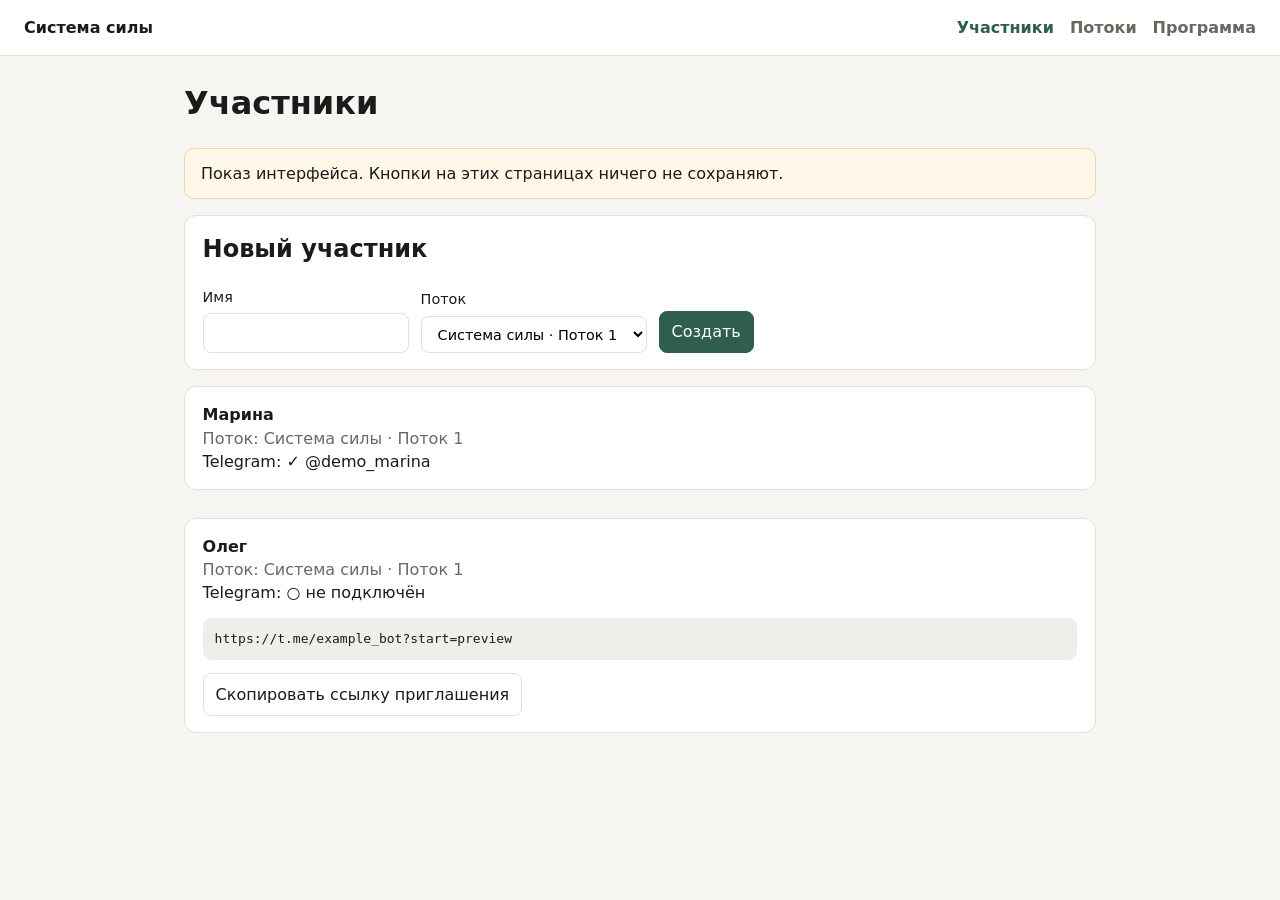
==== index.html @ 414e0f51 "Show the trainer dashboard as a static GitHub Pages site." ====
<!doctype html>
<html lang="ru">
<head>
  <meta charset="utf-8">
  <meta name="viewport" content="width=device-width, initial-scale=1">
  <title>Участники — Система силы</title>
  <link rel="stylesheet" href="style.css">
</head>
<body>
  <header class="top">
    <div class="brand">Система силы</div>
    <nav>
      <a class="active" href="index.html">Участники</a>
      <a href="streams.html">Потоки</a>
      <a href="program.html">Программа</a>
    </nav>
  </header>
  <main class="wrap">
    <h1>Участники</h1>
    <p class="notice">Показ интерфейса. Кнопки на этих страницах ничего не сохраняют.</p>

    <div class="card">
      <h2>Новый участник</h2>
      <form class="row" action="#" onsubmit="return false">
        <label>Имя
          <input name="name" required>
        </label>
        <label>Поток
          <select name="stream_id" required>
            <option>Система силы · Поток 1</option>
          </select>
        </label>
        <button type="submit">Создать</button>
      </form>
    </div>

    <div class="list">
      <div class="card">
        <div class="item-title">Марина</div>
        <div class="muted">Поток: Система силы · Поток 1</div>
        <div>Telegram: ✓ @demo_marina</div>
      </div>
      <div class="card">
        <div class="item-title">Олег</div>
        <div class="muted">Поток: Система силы · Поток 1</div>
        <div>Telegram: ○ не подключён</div>
        <pre class="copy" id="invite-oleg">https://t.me/example_bot?start=preview</pre>
        <button type="button" class="secondary" onclick="copyText(document.getElementById('invite-oleg').innerText)">Скопировать ссылку приглашения</button>
      </div>
    </div>
  </main>
  <script>
    function copyText(value) {
      navigator.clipboard.writeText(value);
    }
  </script>
</body>
</html>
---- style.css ----
:root {
  --bg: #f6f5f2;
  --card: #ffffff;
  --ink: #1c1b19;
  --muted: #6b6760;
  --line: #e4e0d8;
  --accent: #2f5d50;
  --accent-ink: #ffffff;
}
* { box-sizing: border-box; }
body {
  margin: 0;
  font-family: "Segoe UI", system-ui, sans-serif;
  background: var(--bg);
  color: var(--ink);
  line-height: 1.45;
}
.top {
  display: flex;
  align-items: center;
  justify-content: space-between;
  gap: 1rem;
  padding: 1rem 1.5rem;
  background: var(--card);
  border-bottom: 1px solid var(--line);
}
.brand { font-weight: 700; }
nav { display: flex; gap: 1rem; }
nav a {
  color: var(--muted);
  text-decoration: none;
  font-weight: 600;
}
nav a.active, nav a:hover { color: var(--accent); }
.wrap {
  max-width: 960px;
  margin: 0 auto;
  padding: 1.5rem;
}
.card {
  background: var(--card);
  border: 1px solid var(--line);
  border-radius: 12px;
  padding: 1rem 1.1rem;
  margin-bottom: 1rem;
}
h1, h2, h3 { margin-top: 0; }
.muted { color: var(--muted); }
.row {
  display: flex;
  gap: .75rem;
  flex-wrap: wrap;
  align-items: end;
}
label { display: grid; gap: .35rem; font-size: .9rem; }
input, select, button, .btn {
  font: inherit;
  padding: .55rem .75rem;
  border-radius: 8px;
  border: 1px solid var(--line);
  background: #fff;
}
button, .btn {
  background: var(--accent);
  color: var(--accent-ink);
  border-color: var(--accent);
  cursor: pointer;
  text-decoration: none;
  display: inline-block;
}
button.secondary, .btn.secondary {
  background: #fff;
  color: var(--ink);
  border-color: var(--line);
}
button.danger {
  background: #8b3a3a;
  border-color: #8b3a3a;
}
.list { display: grid; gap: .75rem; }
.item-title { font-weight: 650; }
.stack { display: grid; gap: .75rem; }
.inline-form { display: inline; }
.actions { display: flex; gap: .4rem; flex-wrap: wrap; align-items: center; }
.block {
  border: 1px solid var(--line);
  border-radius: 10px;
  padding: .9rem;
  margin-bottom: .8rem;
}
.exercise {
  display: flex;
  justify-content: space-between;
  gap: .5rem;
  padding: .35rem 0;
  border-top: 1px dashed var(--line);
}
.notice {
  background: #fff8e8;
  border: 1px solid #f0d9a8;
  border-radius: 10px;
  padding: .8rem 1rem;
  margin-bottom: 1rem;
}
pre.copy {
  background: #f0eeea;
  padding: .75rem;
  border-radius: 8px;
  overflow: auto;
}
table { width: 100%; border-collapse: collapse; }
td, th {
  text-align: left;
  padding: .55rem .35rem;
  border-bottom: 1px solid var(--line);
}
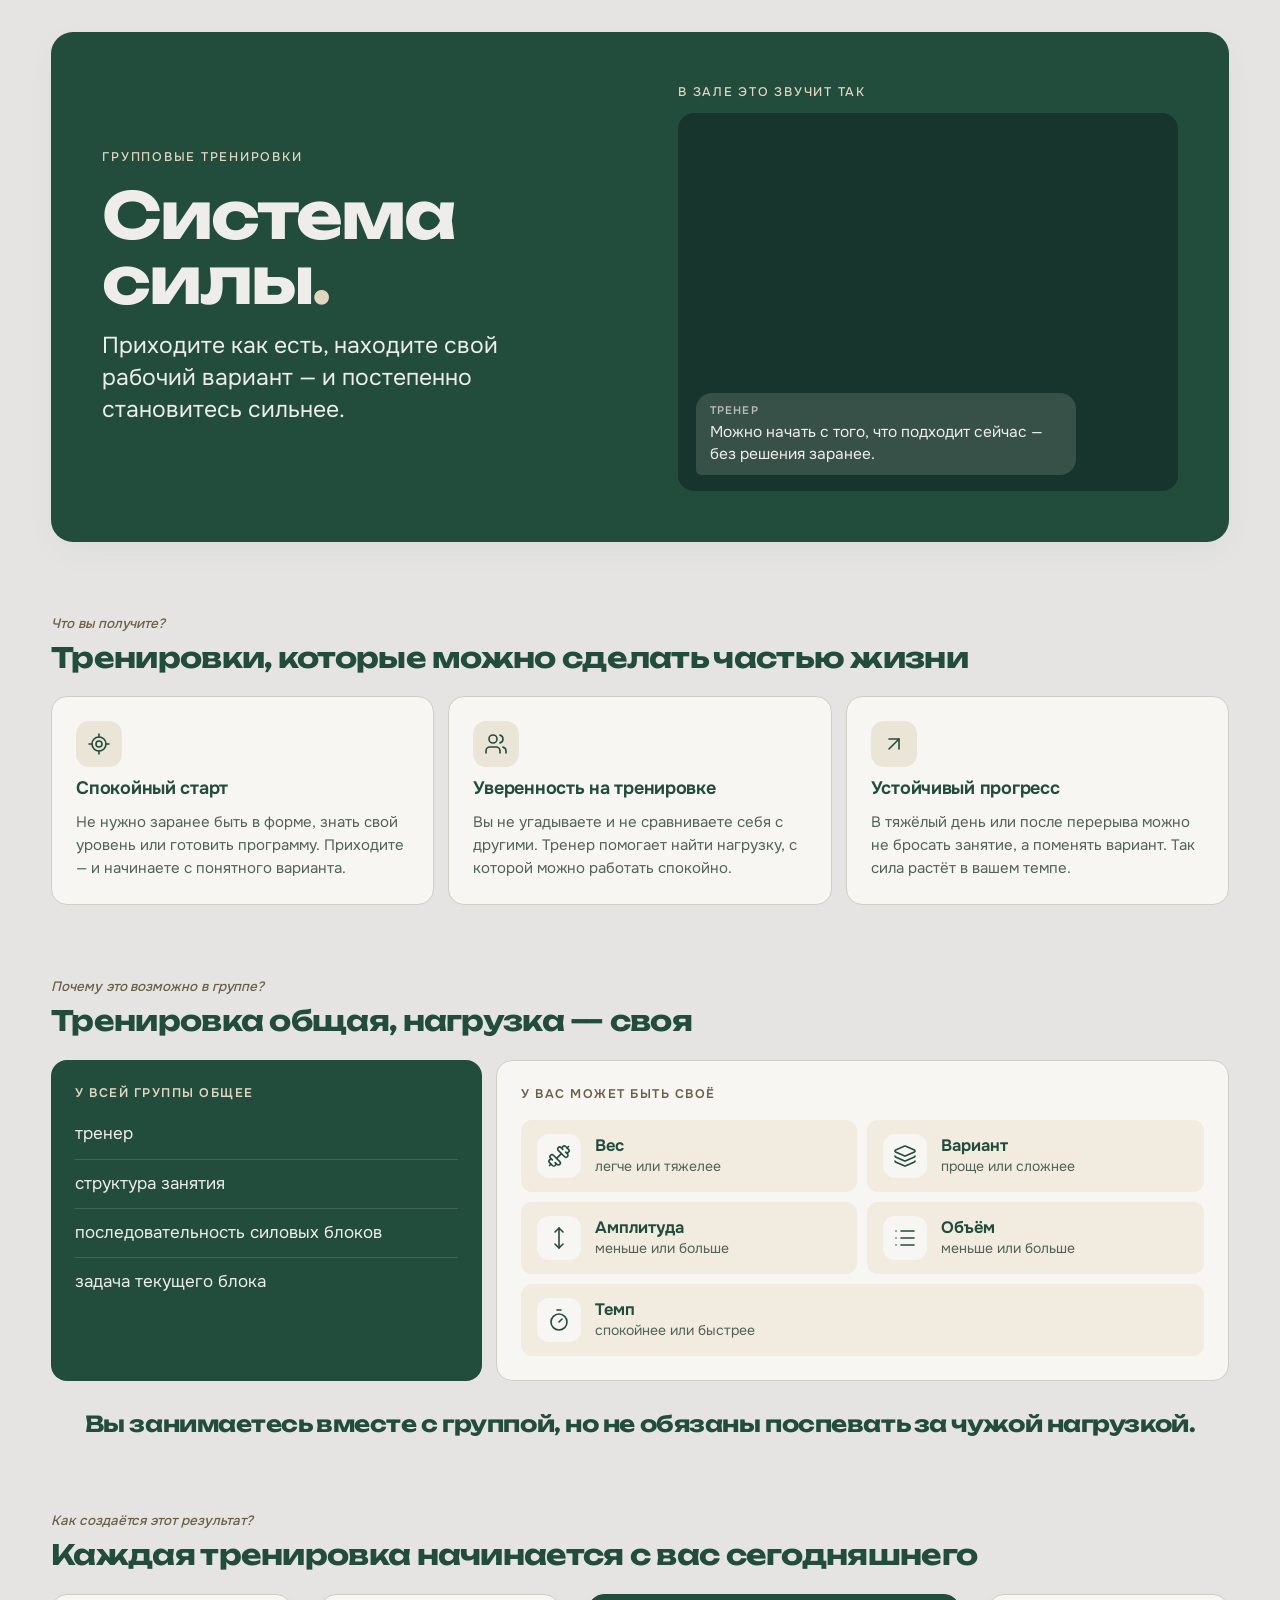
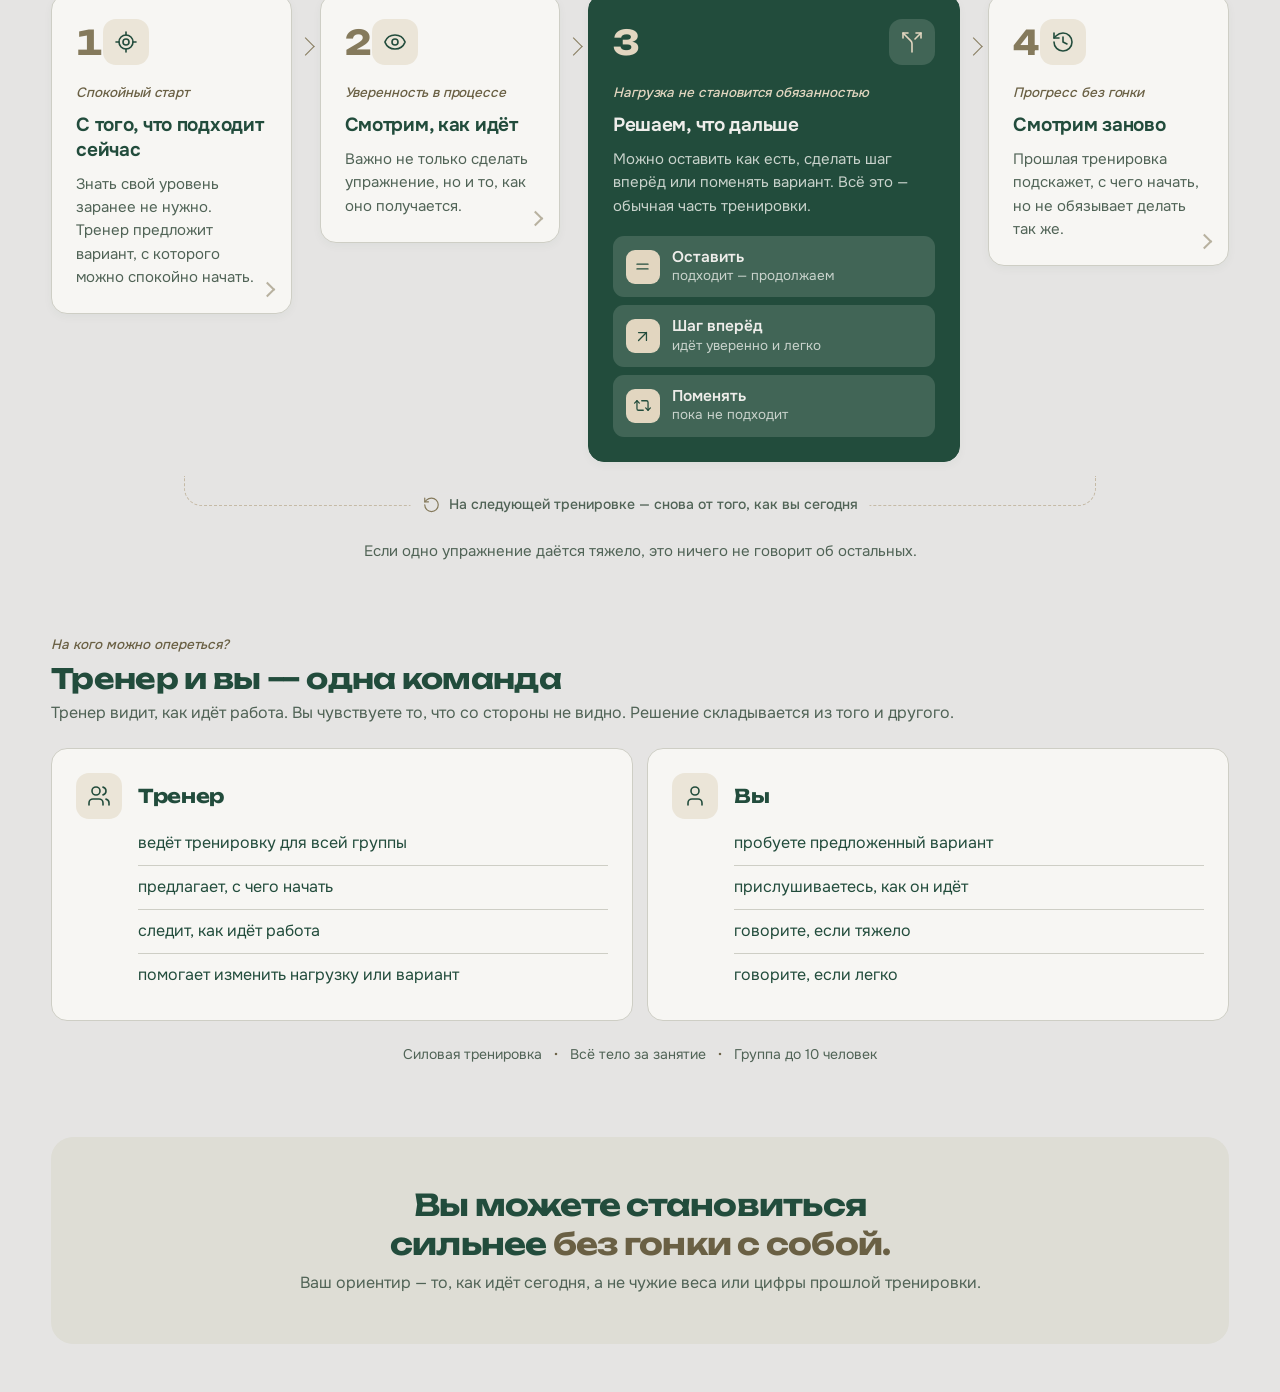
==== commit b1f7e1da: "Replace the admin mock with the Sistema Sily presentation." ====
--- a/index.html
+++ b/index.html
@@ -1,58 +1,185 @@
 <!doctype html>
 <html lang="ru">
 <head>
-  <meta charset="utf-8">
-  <meta name="viewport" content="width=device-width, initial-scale=1">
-  <title>Участники — Система силы</title>
-  <link rel="stylesheet" href="style.css">
+<meta charset="utf-8">
+<meta name="viewport" content="width=device-width,initial-scale=1">
+<meta name="theme-color" content="#224C3C">
+<title>Система силы — тренировки, к которым хочется возвращаться</title>
+<meta name="description" content="Силовая тренировка на всё тело в группе до 10 человек: общая структура, свой рабочий вариант и нагрузка по тому, как идёт сегодня.">
+<meta property="og:title" content="Система силы">
+<meta property="og:description" content="Силовая тренировка на всё тело в группе до 10 человек — с нагрузкой, которую можно подстроить по ходу.">
+<meta property="og:type" content="website">
+<link rel="icon" href="data:image/svg+xml,%3Csvg xmlns='http://www.w3.org/2000/svg' viewBox='0 0 32 32'%3E%3Crect width='32' height='32' rx='8' fill='%23224C3C'/%3E%3Ccircle cx='23' cy='23' r='4' fill='%23E2D6C0'/%3E%3C/svg%3E">
+<link rel="preconnect" href="https://fonts.googleapis.com">
+<link rel="preconnect" href="https://fonts.gstatic.com" crossorigin>
+<link rel="stylesheet" href="https://fonts.googleapis.com/css2?family=Onest:wght@400;500;600;700&family=Unbounded:wght@500;700&display=swap">
+<link rel="stylesheet" href="style.css">
 </head>
 <body>
-  <header class="top">
-    <div class="brand">Система силы</div>
-    <nav>
-      <a class="active" href="index.html">Участники</a>
-      <a href="streams.html">Потоки</a>
-      <a href="program.html">Программа</a>
-    </nav>
-  </header>
-  <main class="wrap">
-    <h1>Участники</h1>
-    <p class="notice">Показ интерфейса. Кнопки на этих страницах ничего не сохраняют.</p>
+<main class="page">
 
-    <div class="card">
-      <h2>Новый участник</h2>
-      <form class="row" action="#" onsubmit="return false">
-        <label>Имя
-          <input name="name" required>
-        </label>
-        <label>Поток
-          <select name="stream_id" required>
-            <option>Система силы · Поток 1</option>
-          </select>
-        </label>
-        <button type="submit">Создать</button>
-      </form>
+<!-- 1. Что это -->
+<header class="hero">
+  <div class="hero-copy">
+    <span class="eyebrow">Групповые тренировки</span>
+    <h1>Система силы<span class="dot">.</span></h1>
+    <p class="promise">Приходите как есть, находите свой рабочий вариант — и постепенно становитесь сильнее.</p>
+  </div>
+  <figure class="chat-wrap" aria-label="Короткий разговор с тренером">
+    <span class="chat-kicker">В зале это звучит так</span>
+    <div class="bot-panel">
+      <div class="bot-messages" id="scenario-chat" role="log" aria-live="polite" aria-label="Разговор с тренером"></div>
     </div>
+  </figure>
+</header>
 
-    <div class="list">
-      <div class="card">
-        <div class="item-title">Марина</div>
-        <div class="muted">Поток: Система силы · Поток 1</div>
-        <div>Telegram: ✓ @demo_marina</div>
+<!-- 2. Результат для человека -->
+<section class="block" aria-labelledby="why-title">
+  <div class="head">
+    <span class="q">Что вы получите?</span>
+    <h2 id="why-title">Тренировки, которые можно сделать частью жизни</h2>
+  </div>
+  <ul class="why">
+    <li><span class="why-icon" data-icon="locate"></span><b>Спокойный старт</b><p>Не нужно заранее быть в форме, знать свой уровень или готовить программу. Приходите — и начинаете с понятного варианта.</p></li>
+    <li><span class="why-icon" data-icon="users"></span><b>Уверенность на тренировке</b><p>Вы не угадываете и не сравниваете себя с другими. Тренер помогает найти нагрузку, с которой можно работать спокойно.</p></li>
+    <li><span class="why-icon" data-icon="up"></span><b>Устойчивый прогресс</b><p>В тяжёлый день или после перерыва можно не бросать занятие, а поменять вариант. Так сила растёт в вашем темпе.</p></li>
+  </ul>
+
+</section>
+
+<!-- 3. Как одна тренировка подходит разным людям -->
+<section class="block" id="layers" aria-labelledby="layers-title">
+  <div class="head">
+    <span class="q">Почему это возможно в группе?</span>
+    <h2 id="layers-title">Тренировка общая, нагрузка — своя</h2>
+  </div>
+  <div class="layers">
+    <div class="layer layer-common">
+      <span class="layer-tag">У всей группы общее</span>
+      <ul class="common-list">
+        <li>тренер</li>
+        <li>структура занятия</li>
+        <li>последовательность силовых блоков</li>
+        <li>задача текущего блока</li>
+      </ul>
+    </div>
+    <div class="layer layer-own">
+      <span class="layer-tag">У вас может быть своё</span>
+      <ul class="levers">
+        <li><span class="l-icon" data-icon="weight"></span><b>Вес</b><small>легче или тяжелее</small></li>
+        <li><span class="l-icon" data-icon="variant"></span><b>Вариант</b><small>проще или сложнее</small></li>
+        <li><span class="l-icon" data-icon="amplitude"></span><b>Амплитуда</b><small>меньше или больше</small></li>
+        <li><span class="l-icon" data-icon="volume"></span><b>Объём</b><small>меньше или больше</small></li>
+        <li><span class="l-icon" data-icon="tempo"></span><b>Темп</b><small>спокойнее или быстрее</small></li>
+      </ul>
+    </div>
+  </div>
+  <p class="thesis">Вы занимаетесь вместе с группой, но не обязаны поспевать за чужой нагрузкой.</p>
+</section>
+
+<!-- 4. Цикл -->
+<section class="block" aria-labelledby="cycle-title">
+  <div class="head">
+    <span class="q">Как создаётся этот результат?</span>
+    <h2 id="cycle-title">Каждая тренировка начинается с вас сегодняшнего</h2>
+  </div>
+
+  <ol class="cycle">
+    <li class="phase">
+      <button class="phase-card" type="button" data-topic="point" aria-haspopup="dialog">
+        <span class="phase-top"><span class="num">1</span><span class="phase-icon" data-icon="locate"></span></span>
+        <span class="q">Спокойный старт</span>
+        <span class="phase-title">С того, что подходит сейчас</span>
+        <span class="phase-short">Знать свой уровень заранее не нужно. Тренер предложит вариант, с которого можно спокойно начать.</span>
+      </button>
+    </li>
+    <li class="phase">
+      <button class="phase-card" type="button" data-topic="watch" aria-haspopup="dialog">
+        <span class="phase-top"><span class="num">2</span><span class="phase-icon" data-icon="eye"></span></span>
+        <span class="q">Уверенность в процессе</span>
+        <span class="phase-title">Смотрим, как идёт</span>
+        <span class="phase-short">Важно не только сделать упражнение, но и то, как оно получается.</span>
+      </button>
+    </li>
+    <li class="phase phase-decide">
+      <div class="decide">
+        <span class="phase-top"><span class="num">3</span><span class="phase-icon" data-icon="split"></span></span>
+        <span class="q">Нагрузка не становится обязанностью</span>
+        <span class="phase-title">Решаем, что дальше</span>
+        <span class="phase-short">Можно оставить как есть, сделать шаг вперёд или поменять вариант. Всё это — обычная часть тренировки.</span>
+        <div class="branches" role="group" aria-label="Три решения">
+          <button class="branch" type="button" data-topic="keep" aria-haspopup="dialog"><span class="b-icon" data-icon="equal"></span><span><b>Оставить</b><small>подходит — продолжаем</small></span></button>
+          <button class="branch" type="button" data-topic="advance" aria-haspopup="dialog"><span class="b-icon" data-icon="up"></span><span><b>Шаг вперёд</b><small>идёт уверенно и легко</small></span></button>
+          <button class="branch" type="button" data-topic="shift" aria-haspopup="dialog"><span class="b-icon" data-icon="swap"></span><span><b>Поменять</b><small>пока не подходит</small></span></button>
+        </div>
       </div>
-      <div class="card">
-        <div class="item-title">Олег</div>
-        <div class="muted">Поток: Система силы · Поток 1</div>
-        <div>Telegram: ○ не подключён</div>
-        <pre class="copy" id="invite-oleg">https://t.me/example_bot?start=preview</pre>
-        <button type="button" class="secondary" onclick="copyText(document.getElementById('invite-oleg').innerText)">Скопировать ссылку приглашения</button>
-      </div>
+    </li>
+    <li class="phase">
+      <button class="phase-card" type="button" data-topic="again" aria-haspopup="dialog">
+        <span class="phase-top"><span class="num">4</span><span class="phase-icon" data-icon="history"></span></span>
+        <span class="q">Прогресс без гонки</span>
+        <span class="phase-title">Смотрим заново</span>
+        <span class="phase-short">Прошлая тренировка подскажет, с чего начать, но не обязывает делать так же.</span>
+      </button>
+    </li>
+  </ol>
+  <p class="return"><span class="r-label"><span data-icon="rotate"></span>На следующей тренировке — снова от того, как вы сегодня</span></p>
+  <p class="note">Если одно упражнение даётся тяжело, это ничего не говорит об остальных.</p>
+</section>
+
+<!-- 6. Роли -->
+<section class="block" aria-labelledby="roles-title">
+  <div class="head">
+    <span class="q">На кого можно опереться?</span>
+    <h2 id="roles-title">Тренер и вы — одна команда</h2>
+    <p>Тренер видит, как идёт работа. Вы чувствуете то, что со стороны не видно. Решение складывается из того и другого.</p>
+  </div>
+  <div class="roles">
+    <div class="role">
+      <span class="role-icon" data-icon="users"></span>
+      <h3>Тренер</h3>
+      <ul>
+        <li>ведёт тренировку для всей группы</li>
+        <li>предлагает, с чего начать</li>
+        <li>следит, как идёт работа</li>
+        <li>помогает изменить нагрузку или вариант</li>
+      </ul>
     </div>
-  </main>
-  <script>
-    function copyText(value) {
-      navigator.clipboard.writeText(value);
-    }
-  </script>
+    <div class="role">
+      <span class="role-icon" data-icon="user"></span>
+      <h3>Вы</h3>
+      <ul>
+        <li>пробуете предложенный вариант</li>
+        <li>прислушиваетесь, как он идёт</li>
+        <li>говорите, если тяжело</li>
+        <li>говорите, если легко</li>
+      </ul>
+    </div>
+  </div>
+  <aside class="format-meta" aria-label="Формат тренировки">
+    <span>Силовая тренировка</span>
+    <span>Всё тело за занятие</span>
+    <span>Группа до 10 человек</span>
+  </aside>
+</section>
+
+<footer class="closing">
+  <p class="closing-main">Вы можете становиться сильнее <span>без гонки с собой.</span></p>
+  <p class="closing-sub">Ваш ориентир — то, как идёт сегодня, а не чужие веса или цифры прошлой тренировки.</p>
+</footer>
+</main>
+
+<dialog id="detail" aria-labelledby="detail-title">
+  <div class="d-inner">
+    <header class="d-head">
+      <span class="d-icon" id="detail-icon" aria-hidden="true"></span>
+      <div class="d-id"><span id="detail-kicker"></span><h2 id="detail-title"></h2></div>
+      <button class="close" id="close" type="button" aria-label="Закрыть"></button>
+    </header>
+    <div class="d-body" id="detail-body"></div>
+  </div>
+</dialog>
+<noscript><p class="noscript">Подробности к шагам открываются с включённым JavaScript.</p></noscript>
+<script src="app.js"></script>
 </body>
 </html>
--- a/style.css
+++ b/style.css
@@ -1,116 +1,239 @@
-:root {
-  --bg: #f6f5f2;
-  --card: #ffffff;
-  --ink: #1c1b19;
-  --muted: #6b6760;
-  --line: #e4e0d8;
-  --accent: #2f5d50;
-  --accent-ink: #ffffff;
-}
-* { box-sizing: border-box; }
-body {
-  margin: 0;
-  font-family: "Segoe UI", system-ui, sans-serif;
-  background: var(--bg);
-  color: var(--ink);
-  line-height: 1.45;
-}
-.top {
-  display: flex;
-  align-items: center;
-  justify-content: space-between;
-  gap: 1rem;
-  padding: 1rem 1.5rem;
-  background: var(--card);
-  border-bottom: 1px solid var(--line);
-}
-.brand { font-weight: 700; }
-nav { display: flex; gap: 1rem; }
-nav a {
-  color: var(--muted);
-  text-decoration: none;
-  font-weight: 600;
-}
-nav a.active, nav a:hover { color: var(--accent); }
-.wrap {
-  max-width: 960px;
-  margin: 0 auto;
-  padding: 1.5rem;
-}
-.card {
-  background: var(--card);
-  border: 1px solid var(--line);
-  border-radius: 12px;
-  padding: 1rem 1.1rem;
-  margin-bottom: 1rem;
-}
-h1, h2, h3 { margin-top: 0; }
-.muted { color: var(--muted); }
-.row {
-  display: flex;
-  gap: .75rem;
-  flex-wrap: wrap;
-  align-items: end;
-}
-label { display: grid; gap: .35rem; font-size: .9rem; }
-input, select, button, .btn {
-  font: inherit;
-  padding: .55rem .75rem;
-  border-radius: 8px;
-  border: 1px solid var(--line);
-  background: #fff;
-}
-button, .btn {
-  background: var(--accent);
-  color: var(--accent-ink);
-  border-color: var(--accent);
-  cursor: pointer;
-  text-decoration: none;
-  display: inline-block;
-}
-button.secondary, .btn.secondary {
-  background: #fff;
-  color: var(--ink);
-  border-color: var(--line);
-}
-button.danger {
-  background: #8b3a3a;
-  border-color: #8b3a3a;
-}
-.list { display: grid; gap: .75rem; }
-.item-title { font-weight: 650; }
-.stack { display: grid; gap: .75rem; }
-.inline-form { display: inline; }
-.actions { display: flex; gap: .4rem; flex-wrap: wrap; align-items: center; }
-.block {
-  border: 1px solid var(--line);
-  border-radius: 10px;
-  padding: .9rem;
-  margin-bottom: .8rem;
-}
-.exercise {
-  display: flex;
-  justify-content: space-between;
-  gap: .5rem;
-  padding: .35rem 0;
-  border-top: 1px dashed var(--line);
-}
-.notice {
-  background: #fff8e8;
-  border: 1px solid #f0d9a8;
-  border-radius: 10px;
-  padding: .8rem 1rem;
-  margin-bottom: 1rem;
-}
-pre.copy {
-  background: #f0eeea;
-  padding: .75rem;
-  border-radius: 8px;
-  overflow: auto;
-}
-table { width: 100%; border-collapse: collapse; }
-td, th {
-  text-align: left;
-  padding: .55rem .35rem;
-  border-bottom: 1px solid var(--line);
-}
+/* Система силы — one layer. Hex only in :root (see palette.json). */
+:root{
+  color-scheme:light;
+  /* forest axis */
+  --forest:#224C3C; --forest-deep:#17352D; --muted:#506356; --sage:#8FA08E;
+  --on-forest:#EEEDEA; --on-forest-muted:#C9D3CC; --on-forest-line:#EEEDEA26;
+  /* champagne axis */
+  --sand:#E2D6C0; --sand-hover:#EBE3D4; --sand-soft:#EBE5D8; --sand-wash:#F1EBE0; --sand-edge:#C5BAA6; --gold:#857A5C; --gold-text:#6A6044;
+  /* stage */
+  --canvas:#E5E4E3; --surface:#F7F6F3; --surface-hover:#FBF9F5; --panel:#DEDDD5; --line:#CECEC5;
+  /* effects */
+  --shadow-soft:#224C3C0A; --shadow-lift:#224C3C1A; --shadow-dialog:#17352D59; --backdrop:#17352D99;
+  --ink:var(--forest);
+  --display:"Unbounded","Segoe UI",system-ui,sans-serif;
+  --body:"Onest","Segoe UI",system-ui,-apple-system,"Helvetica Neue",Arial,sans-serif;
+  --r-lg:22px; --r-md:16px; --r-sm:11px;
+  --bot-h:clamp(340px,42vh,400px);
+}
+*{box-sizing:border-box}
+html{background:var(--canvas);scroll-behavior:smooth}
+body{margin:0;background:var(--canvas);color:var(--ink);font:16px/1.55 var(--body);-webkit-font-smoothing:antialiased;padding-inline:clamp(16px,4vw,56px);padding-block:clamp(16px,3vw,32px) 48px}
+h1,h2,p{margin:0}
+h1,h2{text-wrap:balance}
+p,small{text-wrap:pretty}
+button{font:inherit;color:inherit;cursor:pointer;background:none;border:0;padding:0;text-align:left;-webkit-tap-highlight-color:transparent;transition:background-color .18s,border-color .18s,box-shadow .18s,transform .18s}
+button:focus-visible{outline:3px solid var(--forest);outline-offset:3px}
+.icon{display:block;width:24px;height:24px;fill:none;stroke:currentColor;stroke-width:1.6;stroke-linecap:round;stroke-linejoin:round}
+.i-sm{width:17px;height:17px}
+ul,ol{list-style:none;margin:0;padding:0}
+
+.page{max-width:1240px;margin:0 auto;display:grid;gap:clamp(40px,6vw,72px)}
+
+/* ── Hero ───────────────────────────────── */
+.hero{background:var(--forest);color:var(--on-forest);border-radius:var(--r-lg);padding:clamp(28px,4vw,52px);display:grid;grid-template-columns:1.05fr 1fr;gap:clamp(24px,4vw,56px);align-items:center;box-shadow:0 10px 30px var(--shadow-soft)}
+.hero>*{min-width:0}
+.hero-copy{display:grid;gap:16px;justify-items:start}
+.eyebrow{font-size:12.5px;font-weight:500;letter-spacing:.14em;text-transform:uppercase;color:var(--sand)}
+h1{font:700 clamp(34px,5.2vw,64px)/1.02 var(--display);letter-spacing:-.035em}
+h1 .dot{color:var(--sand)}
+.promise{font-size:clamp(18px,1.9vw,23px);line-height:1.4;max-width:21em;color:var(--on-forest)}
+.hero :focus-visible{outline:3px solid var(--sand);outline-offset:3px}
+a:focus-visible{outline:3px solid var(--forest);outline-offset:3px;border-radius:12px}
+
+.chat-wrap{margin:0;display:grid;gap:10px}
+.chat-kicker{font-size:12.5px;font-weight:500;letter-spacing:.14em;text-transform:uppercase;color:var(--sand)}
+
+/* ── Bot dialog panel ──────────────────── */
+.bot-panel{height:var(--bot-h);border-radius:var(--r-md);background:var(--forest-deep);overflow:hidden;display:flex;flex-direction:column}
+.bot-messages{flex:1;min-height:0;overflow:auto;display:flex;flex-direction:column;justify-content:flex-end;gap:8px;padding:16px 18px;-webkit-mask-image:linear-gradient(to bottom,transparent 0,black 40px);mask-image:linear-gradient(to bottom,transparent 0,black 40px);scroll-behavior:smooth;scrollbar-width:none}
+.bot-messages::-webkit-scrollbar{display:none}
+
+.msg{max-width:82%;padding:10px 14px;border-radius:16px;font-size:15.5px;line-height:1.42;flex:none;animation:pop .35s ease-out both}
+.msg small{display:block;font-size:11px;letter-spacing:.1em;text-transform:uppercase;opacity:.7;margin-bottom:2px;font-weight:600}
+.me{align-self:flex-end;background:var(--sand);color:var(--forest);border-bottom-right-radius:5px}
+.co{align-self:flex-start;background:var(--on-forest-line);color:var(--on-forest);border-bottom-left-radius:5px}
+.co+.me{margin-top:2px}
+.typing{align-self:flex-start;display:flex;gap:5px;padding:14px 16px;border-radius:16px;border-bottom-left-radius:5px;background:var(--on-forest-line);flex:none}
+.typing i{width:7px;height:7px;border-radius:50%;background:var(--on-forest-muted);animation:blink 1.1s infinite}
+.typing i:nth-child(2){animation-delay:.18s}.typing i:nth-child(3){animation-delay:.36s}
+.sr-only{position:absolute;width:1px;height:1px;padding:0;margin:-1px;overflow:hidden;clip:rect(0 0 0 0);white-space:nowrap;border:0}
+@keyframes pop{from{opacity:0;transform:translateY(8px) scale(.98)}to{opacity:1;transform:none}}
+@keyframes blink{0%,80%,100%{opacity:.3}40%{opacity:1}}
+
+/* ── Section heads ─────────────────────── */
+.block{display:grid;gap:22px}
+.head{display:grid;gap:6px}
+.head h2{font:700 clamp(21px,2.3vw,28px)/1.2 var(--display);letter-spacing:-.025em}
+.head p{color:var(--muted);font-size:16px}
+
+/* ── Cycle ─────────────────────────────── */
+.cycle{display:grid;grid-template-columns:1fr 1fr 1.55fr 1fr;gap:28px;align-items:start}
+.phase{position:relative;display:grid}
+.phase:not(:last-child)::after{content:"";position:absolute;right:-20px;top:46px;width:12px;height:12px;border-top:1.6px solid var(--gold);border-right:1.6px solid var(--gold);transform:rotate(45deg)}
+.phase-card,.decide{display:flex;flex-direction:column;gap:10px;padding:24px;border-radius:var(--r-md);background:var(--surface);border:1px solid var(--line);box-shadow:0 3px 10px var(--shadow-soft)}
+.phase-card{position:relative}
+.phase-card::after{content:"";position:absolute;right:18px;bottom:18px;width:9px;height:9px;border-top:2px solid var(--gold);border-right:2px solid var(--gold);transform:rotate(45deg);opacity:.55}
+.phase-card:hover{background:var(--surface-hover);border-color:var(--gold);box-shadow:0 8px 22px var(--shadow-lift)}
+.phase-card:hover::after{opacity:1}
+.phase-top{display:flex;align-items:center;justify-content:space-between;margin-bottom:8px}
+.num{font:700 34px/1 var(--display);color:var(--gold);font-variant-numeric:tabular-nums}
+.phase-icon{width:46px;height:46px;border-radius:13px;display:grid;place-items:center;background:var(--sand-soft);color:var(--forest);flex:none}
+.phase-card:hover .phase-icon{background:var(--sand)}
+.phase-title{font-size:19px;font-weight:650;line-height:1.3;letter-spacing:-.015em}
+.phase-short{font-size:15px;color:var(--muted)}
+.decide{background:var(--forest);border-color:var(--forest);color:var(--on-forest)}
+.decide .num{color:var(--sand)}
+.decide .phase-icon{background:var(--on-forest-line);color:var(--sand)}
+.decide .phase-short{color:var(--on-forest-muted)}
+.branches{display:grid;gap:8px;margin-top:8px}
+.branch{display:flex;align-items:center;gap:12px;padding:11px 12px;border-radius:var(--r-sm);background:var(--on-forest-line);border:1px solid transparent}
+.branch:hover{background:var(--sand);color:var(--forest)}
+.branch:hover small{color:var(--forest)}
+.branch:focus-visible{outline-color:var(--sand)}
+.b-icon{width:34px;height:34px;border-radius:9px;display:grid;place-items:center;background:var(--sand);color:var(--forest);flex:none}
+.b-icon .icon{width:19px;height:19px}
+.branch b{display:block;font-size:15.5px;font-weight:600;line-height:1.25}
+.branch small{display:block;font-size:13.5px;line-height:1.35;color:var(--on-forest-muted)}
+.return{position:relative;height:30px;margin:-8px calc(12.5% - 14px) 12px;border:1.6px dashed var(--sand-edge);border-top:0;border-radius:0 0 18px 18px}
+.r-label{position:absolute;left:50%;bottom:0;transform:translate(-50%,50%);display:inline-flex;align-items:center;gap:8px;padding:0 12px;background:var(--canvas);color:var(--muted);font-size:14px;font-weight:500;white-space:nowrap}
+.r-label .icon{width:18px;height:18px;color:var(--gold)}
+
+/* ── Why ───────────────────────────────── */
+.why{display:grid;grid-template-columns:repeat(3,1fr);gap:14px}
+.why li{display:grid;gap:10px;align-content:start;padding:24px;border-radius:var(--r-md);background:var(--surface);border:1px solid var(--line)}
+.why-icon{width:46px;height:46px;border-radius:13px;display:grid;place-items:center;background:var(--sand-soft);color:var(--forest)}
+.why b{font-size:18px;font-weight:650;line-height:1.3;letter-spacing:-.015em}
+.why p{font-size:15px;color:var(--muted)}
+
+
+/* ── Layers ────────────────────────────── */
+.layers{display:grid;grid-template-columns:1fr 1.7fr;gap:14px}
+.layer{border-radius:var(--r-md);padding:24px;display:grid;gap:16px;align-content:start}
+.layer-tag{font-size:12.5px;font-weight:600;letter-spacing:.12em;text-transform:uppercase}
+.layer-common{background:var(--forest);color:var(--on-forest)}
+.layer-common .layer-tag{color:var(--sand)}
+.common-list{display:grid;gap:0}
+.common-list li{padding:11px 0;border-top:1px solid var(--on-forest-line);font-size:17px}
+.common-list li:first-child{border-top:0;padding-top:2px}
+.layer-own{background:var(--surface);border:1px solid var(--line)}
+.layer-own .layer-tag{color:var(--gold-text)}
+.levers{display:grid;grid-template-columns:1fr 1fr;gap:10px}
+.levers li{display:grid;grid-template-columns:auto 1fr;grid-template-rows:auto auto;column-gap:14px;align-items:center;padding:14px 16px;border-radius:var(--r-sm);background:var(--sand-wash)}
+.l-icon{grid-row:1 / 3;width:44px;height:44px;border-radius:12px;display:grid;place-items:center;background:var(--surface);color:var(--forest)}
+.levers li:last-child:nth-child(odd){grid-column:1 / -1}
+.levers b{font-size:16.5px;font-weight:650;line-height:1.3}
+.levers small{font-size:14px;color:var(--muted)}
+.thesis{font:700 clamp(18px,1.9vw,22px)/1.35 var(--display);letter-spacing:-.02em;text-align:center;padding-top:6px;text-wrap:balance}
+
+.q{display:block;font-size:13.5px;font-weight:500;color:var(--gold-text);font-style:italic;letter-spacing:-.005em}
+.decide .q{color:var(--sand)}
+.note{max-width:62ch;margin:0 auto;text-align:center;color:var(--muted);font-size:15px}
+
+/* ── Roles ─────────────────────────────── */
+.roles{display:grid;grid-template-columns:1fr 1fr;gap:14px}
+.role{display:grid;grid-template-columns:auto 1fr;column-gap:16px;row-gap:12px;padding:24px;border-radius:var(--r-md);background:var(--surface);border:1px solid var(--line)}
+.role-icon{width:46px;height:46px;border-radius:13px;display:grid;place-items:center;background:var(--sand-soft);color:var(--forest);grid-row:1 / 3}
+.role h3{margin:0;font:700 19px/46px var(--display);letter-spacing:-.02em}
+.role ul{grid-column:2;display:grid;gap:0}
+.role li{padding:9px 0;border-top:1px solid var(--line);font-size:16px}
+.role li:first-child{border-top:0;padding-top:0}
+
+/* ── Format meta: service line, not a section ── */
+.format-meta{display:flex;justify-content:center;align-items:center;flex-wrap:wrap;gap:6px 12px;padding-top:2px;color:var(--muted);font-size:14px;line-height:1.4;text-align:center}
+.format-meta span{display:inline-flex;align-items:center;white-space:nowrap}
+.format-meta span+span::before{content:"·";margin-right:12px;color:var(--gold-text);font-weight:700}
+
+/* ── Closing ───────────────────────────── */
+.closing{display:grid;gap:8px;justify-items:center;text-align:center;padding:clamp(28px,4vw,48px) 20px;border-radius:var(--r-lg);background:var(--panel)}
+.closing-main{font:700 clamp(20px,2.4vw,30px)/1.3 var(--display);letter-spacing:-.025em;max-width:26em;text-wrap:balance}
+.closing-main span{color:var(--gold-text)}
+.closing-sub{color:var(--muted);font-size:16px}
+
+/* ── Dialog ────────────────────────────── */
+dialog{padding:0;width:min(620px,calc(100% - 32px));max-height:calc(100dvh - 32px);border:0;border-radius:20px;background:var(--surface);color:var(--ink);box-shadow:0 30px 100px var(--shadow-dialog);overflow:auto;overscroll-behavior:contain;scrollbar-width:thin;scrollbar-color:var(--sand-edge) transparent}
+dialog::backdrop{background:var(--backdrop);backdrop-filter:blur(6px)}
+dialog[open]{animation:arrive .22s ease-out}
+.d-head{position:sticky;top:0;z-index:1;display:flex;align-items:center;gap:16px;padding:24px 26px;background:var(--forest);color:var(--on-forest)}
+.d-icon{width:46px;height:46px;border-radius:13px;display:grid;place-items:center;background:var(--sand);color:var(--forest);flex:none}
+.d-id{flex:1;min-width:0}
+.d-id span{display:block;font-size:12px;font-weight:500;letter-spacing:.12em;text-transform:uppercase;color:var(--sand);margin-bottom:4px}
+.d-id h2{font:700 22px/1.2 var(--display);letter-spacing:-.02em}
+.close{width:44px;height:44px;border-radius:10px;display:grid;place-items:center;color:var(--on-forest);flex:none}
+.close:hover{background:var(--sand);color:var(--forest)}
+.close:focus-visible{outline-color:var(--sand)}
+.d-body{padding:26px 30px 30px;display:grid;gap:22px}
+.d-lead{display:grid;gap:12px}
+.d-lead p{font-size:18px;line-height:1.6}
+.d-key{padding:16px 18px;border-radius:12px;background:var(--sand-wash);border:1px solid var(--sand);font-size:17px;font-weight:600;line-height:1.5}
+.d-group{display:grid;gap:10px}
+.d-intro{font-size:14px;color:var(--muted)}
+.d-levers{display:grid;gap:8px}
+.d-levers li{display:grid;grid-template-columns:36px 76px 1fr 28px;align-items:center;gap:10px;padding:8px 12px 8px 8px;border-radius:12px;background:var(--surface);border:1px solid var(--line)}
+.dl-icon{width:36px;height:36px;border-radius:10px;display:grid;place-items:center;background:var(--sand-soft)}
+.dl-icon .icon{width:20px;height:20px}
+.dl-name{font-size:13px;font-weight:600;letter-spacing:.06em;text-transform:uppercase;color:var(--gold-text)}
+.dl-text{font-size:15.5px}
+.dl-dir{display:grid;place-items:center;color:var(--muted)}
+.dl-dir .icon{width:18px;height:18px}
+.dir-up,.dir-down{color:var(--forest)}
+.d-checks{display:grid;gap:6px}
+.d-checks li{position:relative;padding:4px 0 4px 26px;font-size:16px}
+.d-checks li::before{content:"";position:absolute;left:4px;top:13px;width:10px;height:2px;border-radius:2px;background:var(--gold)}
+.d-more{display:grid;gap:10px;padding-top:20px;border-top:1px solid var(--line)}
+.d-more p{font-size:15.5px;line-height:1.7;color:var(--muted)}
+.noscript{position:fixed;bottom:0;left:0;right:0;background:var(--surface);padding:12px 16px;font-size:14px;text-align:center}
+@keyframes arrive{from{opacity:0;transform:translateY(6px)}to{opacity:1;transform:none}}
+
+/* ── ≤1080: cycle to 2×2 ───────────────── */
+@media (max-width:1080px){
+  .why{grid-template-columns:1fr}
+  .hero{grid-template-columns:1fr}
+  .chat-wrap{max-width:600px}
+  .cycle{grid-template-columns:1fr 1fr;gap:16px}
+  .phase::after{display:none}
+  .return{display:none}
+  .layers{grid-template-columns:1fr}
+}
+/* ── ≤640: one column, the cycle becomes a spine ── */
+@media (max-width:640px){
+  .eyebrow,.chat-kicker,.layer-tag{font-size:13px;letter-spacing:.1em}
+  .msg small{font-size:12px}
+  .q{font-size:14px}
+  .why li{padding:18px}
+  .hero{gap:14px}
+  .hero-copy{display:contents}
+  .eyebrow{order:1}.hero h1{order:2}.promise{order:3}.chat-wrap{order:4;margin-block:6px}
+  :root{--bot-h:min(320px,55vh)}
+  .bot-messages{padding:12px}
+  .msg{font-size:14.5px;max-width:88%}
+  body{font-size:15px}
+  .cycle{grid-template-columns:1fr;gap:18px;padding-left:22px;border-left:1.6px dashed var(--sand-edge);margin-left:6px}
+  .phase:not(:last-child)::after{display:block;content:"";position:absolute;left:-28px;bottom:-14px;width:9px;height:9px;border-top:2px solid var(--gold);border-right:2px solid var(--gold);transform:rotate(135deg);top:auto;right:auto}
+  .phase-card,.decide{padding:18px}
+  .phase-top{margin-bottom:4px}
+  .num{font-size:26px}
+  .phase-icon{width:40px;height:40px}
+  .return{display:block;margin:0;height:auto;border:0}
+  .r-label{position:static;transform:none;padding:0;white-space:normal}
+  .roles{grid-template-columns:1fr}
+  .layer,.role{padding:20px}
+  .role ul{grid-column:1 / -1}
+  .role-icon{grid-row:auto}
+  .d-head{padding:18px 18px}
+  .d-id h2{font-size:19px}
+  .d-body{padding:20px 20px 24px}
+  .d-lead p{font-size:16.5px}
+  .d-key{font-size:16px}
+  .d-levers li{grid-template-columns:32px 1fr 24px;row-gap:0}
+  .dl-name{display:none}
+  .dl-icon{width:32px;height:32px}
+}
+@media (max-width:520px){
+  .format-meta{display:grid;justify-items:center;gap:4px;padding-top:0}
+  .format-meta span+span::before{content:none}
+  .levers{grid-template-columns:1fr}
+  .levers li{padding:12px 14px}
+  .l-icon{width:40px;height:40px}
+}
+@media (prefers-reduced-motion:reduce){html{scroll-behavior:auto}*,*::before,*::after{animation:none!important;transition:none!important}}
